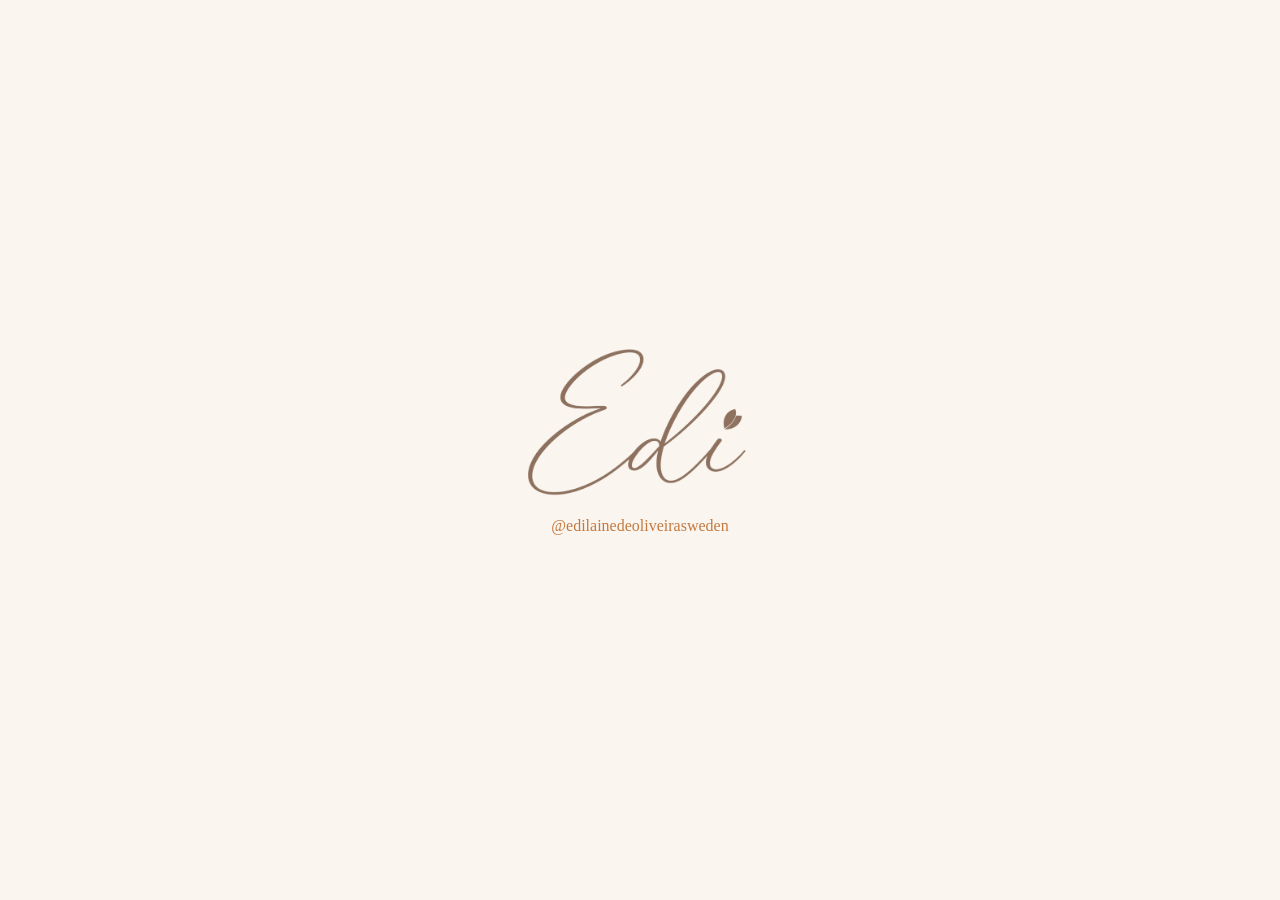
==== index.html @ 90e90fb7 "Add files via upload" ====
<!DOCTYPE html>
<html lang="pt"><head><meta charset="utf-8"><meta name="viewport" content="width=device-width, initial-scale=1">
<title>Edilaine de Oliveira — Fotografia</title>
<style>body{margin:0;min-height:100vh;display:grid;place-items:center;background:#faf5ef;font-family:Georgia,serif;text-align:center;color:#3b2f2a}img{width:min(260px,60vw)}a{color:#c4793f;text-decoration:none}</style></head>
<body><div><img src="assets/logo.png" alt="Edi"><p><a href="https://instagram.com/edilainedeoliveirasweden">@edilainedeoliveirasweden</a></p></div></body></html>
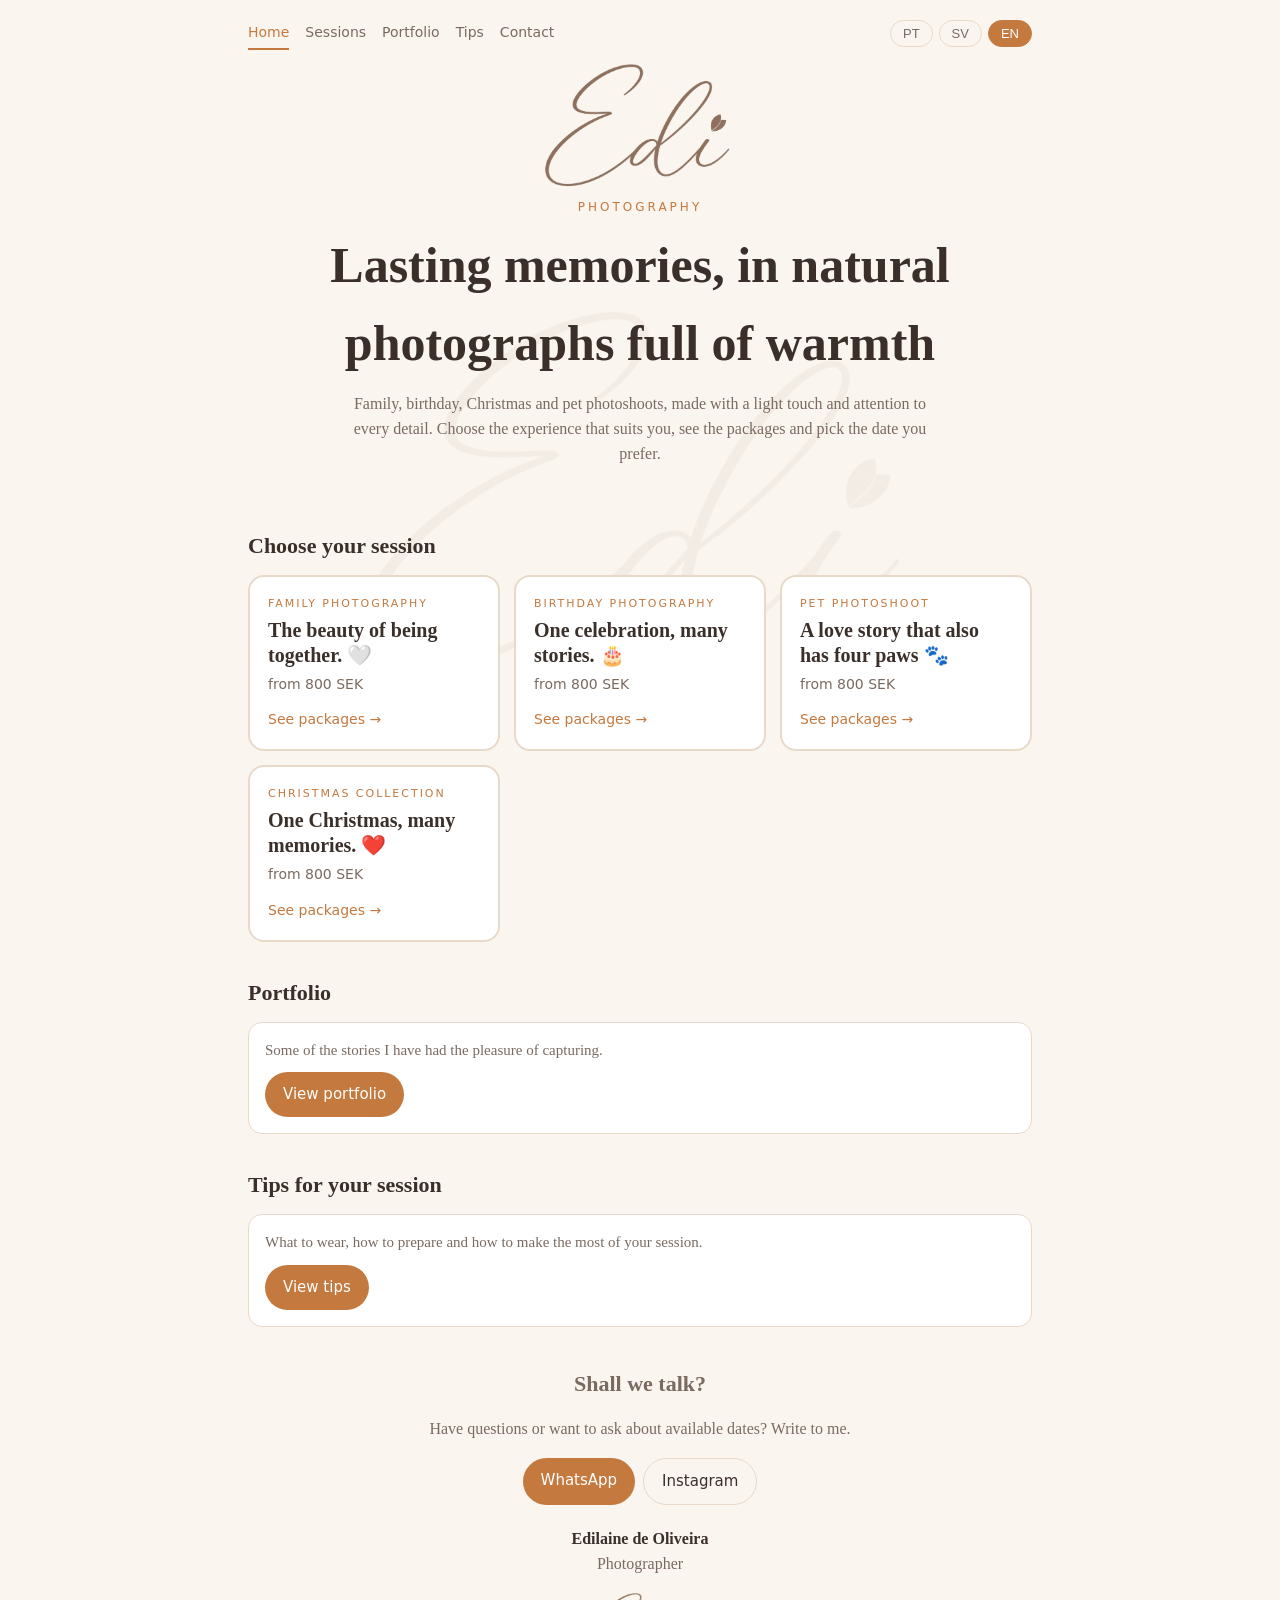
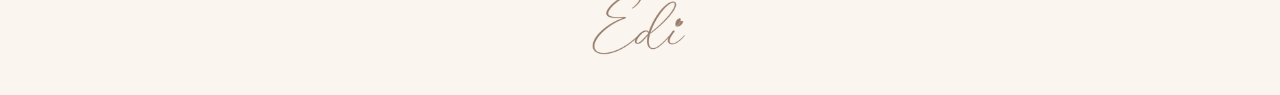
==== commit 06c24087: "Add files via upload" ====
--- a/index.html
+++ b/index.html
@@ -1,5 +1,14 @@
 <!DOCTYPE html>
-<html lang="pt"><head><meta charset="utf-8"><meta name="viewport" content="width=device-width, initial-scale=1">
+<html lang="pt">
+<head>
+<meta charset="utf-8">
+<meta name="viewport" content="width=device-width, initial-scale=1, viewport-fit=cover">
 <title>Edilaine de Oliveira — Fotografia</title>
-<style>body{margin:0;min-height:100vh;display:grid;place-items:center;background:#faf5ef;font-family:Georgia,serif;text-align:center;color:#3b2f2a}img{width:min(260px,60vw)}a{color:#c4793f;text-decoration:none}</style></head>
-<body><div><img src="assets/logo.png" alt="Edi"><p><a href="https://instagram.com/edilainedeoliveirasweden">@edilainedeoliveirasweden</a></p></div></body></html>
+<link rel="stylesheet" href="assets/estilo.css">
+<link rel="stylesheet" href="assets/portal.css">
+</head>
+<body>
+<div id="portal" data-pagina="home"></div>
+<script src="assets/portal.js"></script>
+</body>
+</html>
--- a/assets/estilo.css
+++ b/assets/estilo.css
@@ -0,0 +1,60 @@
+:root{--bg:#faf5ef;--card:#fff;--ink:#3b2f2a;--muted:#7a6a60;--accent:#c4793f;--accent2:#f3e1cf;--line:#e8d9c8;box-sizing:border-box;padding-top:env(safe-area-inset-top,0px)}
+*{box-sizing:border-box}
+html{color-scheme:light dark}
+body{margin:0;background:var(--bg);color:var(--ink);font-family:Georgia,'Times New Roman',serif;line-height:1.55}
+.wrap{max-width:820px;margin:0 auto;padding:18px 18px 130px}
+.lang{display:flex;justify-content:flex-end;gap:6px;font-family:system-ui,sans-serif}
+.lang button{background:transparent;color:var(--muted);border:1px solid var(--line);border-radius:999px;padding:5px 12px;font-size:13px;cursor:pointer}
+.lang button[aria-pressed="true"]{background:var(--accent);color:#fff;border-color:var(--accent)}
+.hero{text-align:center;padding:14px 0 18px}
+.hero small{letter-spacing:.25em;color:var(--accent);font-family:system-ui,sans-serif;font-size:12px}
+.hero h1{font-size:clamp(30px,7vw,50px);margin:8px 0}
+.hero p{max-width:600px;margin:10px auto;color:var(--muted)}
+h2{font-size:22px;margin:34px 0 12px}
+.pkgs{display:grid;gap:14px}
+.pkg{background:var(--card);border:2px solid var(--line);border-radius:16px;padding:18px;cursor:pointer;transition:.15s;font-family:inherit;color:inherit;text-align:left;width:100%}
+.pkg:hover{border-color:var(--accent)}
+.pkg[aria-pressed="true"]{border-color:var(--accent);background:var(--accent2);box-shadow:0 0 0 3px var(--accent2)}
+.pkg h3{margin:0;font-size:20px;display:flex;justify-content:space-between;gap:10px;flex-wrap:wrap}
+.price{color:var(--accent);font-weight:bold;font-family:system-ui,sans-serif}
+.sub{display:block;font-family:system-ui,sans-serif;font-size:13px;letter-spacing:.04em;color:var(--accent);margin-top:2px}
+.pkg p{margin:6px 0 0;color:var(--muted);font-size:15px}
+.pkg ul{margin:10px 0 0;padding-left:20px;font-size:15px;display:none}
+.pkg[aria-pressed="true"] ul{display:block}
+.box{background:var(--card);border:1px solid var(--line);border-radius:14px;padding:16px;font-size:15px}
+.box p{margin:0 0 10px}
+label{font-family:system-ui,sans-serif;font-size:14px;display:block;margin:10px 0 4px}
+input[type=text]{width:100%;padding:10px;border-radius:10px;border:1px solid var(--line);background:var(--bg);color:var(--ink);font-size:16px}
+.note{color:var(--muted);font-size:14px;margin:10px 0 0}
+.tbox{margin-top:12px;padding:14px;border-radius:12px;background:var(--accent2);font-size:15px;display:none}
+.tbox b{color:var(--accent);font-family:system-ui,sans-serif}
+.bar{position:fixed;left:0;right:0;bottom:0;background:var(--card);border-top:1px solid var(--line);padding:12px 18px calc(12px + env(safe-area-inset-bottom,0px));z-index:5}
+.bar>div{max-width:820px;margin:0 auto;display:flex;align-items:center;justify-content:space-between;gap:10px;flex-wrap:wrap}
+.total{font-family:system-ui,sans-serif}
+.total b{font-size:22px;color:var(--accent)}
+.btns{display:flex;gap:8px}
+.btn{font-family:system-ui,sans-serif;border:0;border-radius:999px;padding:11px 18px;font-size:15px;cursor:pointer;background:var(--accent);color:#fff;text-decoration:none}
+.btn.alt{background:transparent;color:var(--ink);border:1px solid var(--line)}
+.btn[aria-disabled="true"]{opacity:.45;pointer-events:none}
+body::before{content:"";position:fixed;inset:0;background:url(logo.png) center 58%/min(86vw,640px) no-repeat;opacity:.06;pointer-events:none;z-index:0}
+.wrap,.bar{position:relative;z-index:1}.bar{position:fixed}
+.logo{display:block;margin:0 auto 6px;width:min(220px,56vw);height:auto}
+.flogo{width:110px;opacity:.9;margin:6px auto 0;display:block}
+footer{text-align:center;margin-top:40px;color:var(--muted)}
+footer b{color:var(--ink)}
+footer a{color:var(--accent);text-decoration:none}
+.cal-h{display:flex;align-items:center;justify-content:space-between;margin-bottom:8px;font-family:system-ui,sans-serif}
+.cal-h b{text-transform:capitalize;font-size:16px}
+.cal-h button{background:transparent;border:1px solid var(--line);color:var(--ink);border-radius:999px;width:38px;height:38px;font-size:18px;cursor:pointer}
+.cal-h button:disabled{opacity:.3;cursor:default}
+.cal-g{display:grid;grid-template-columns:repeat(7,1fr);gap:5px;font-family:system-ui,sans-serif}
+.cal-w{font-size:11px;text-align:center;color:var(--muted);text-transform:uppercase;padding:2px 0}
+.cal-d{min-height:42px;border-radius:10px;border:1px solid var(--line);background:var(--accent2);color:var(--ink);font:inherit;font-size:15px;cursor:pointer}
+.cal-d[disabled]{background:transparent;color:var(--muted);opacity:.4;text-decoration:line-through;cursor:default}
+.cal-d[aria-pressed="true"]{background:var(--accent);color:#fff;border-color:var(--accent);font-weight:bold}
+.cal-e{visibility:hidden}
+.cal-leg{font-family:system-ui,sans-serif;font-size:13px;color:var(--muted);margin:10px 0 0}
+@media (prefers-color-scheme:dark){.logo,.flogo{filter:brightness(1.55)}}
+.topo{display:flex;align-items:center;justify-content:space-between;gap:8px;flex-wrap:wrap;font-family:system-ui,sans-serif}
+.voltar{color:var(--muted);text-decoration:none;font-size:14px}
+.topo .lang{margin-left:auto}
--- a/assets/portal.css
+++ b/assets/portal.css
@@ -0,0 +1,34 @@
+.nav{display:flex;gap:4px 16px;flex-wrap:wrap;font-family:system-ui,sans-serif;font-size:14px}
+.nav a{color:var(--muted);text-decoration:none;padding:4px 0;border-bottom:2px solid transparent}
+.nav a:hover,.nav a[aria-current="page"]{color:var(--accent);border-bottom-color:var(--accent)}
+.cards{display:grid;grid-template-columns:repeat(auto-fit,minmax(240px,1fr));gap:14px}
+.card{display:flex;flex-direction:column;gap:6px;background:var(--card);border:2px solid var(--line);border-radius:16px;padding:18px;color:inherit;text-decoration:none;transition:.15s}
+.card:hover{border-color:var(--accent);transform:translateY(-2px)}
+.card small{letter-spacing:.18em;color:var(--accent);font-family:system-ui,sans-serif;font-size:11px}
+.card h3{margin:0;font-size:20px;line-height:1.25}
+.card .preco{color:var(--muted);font-family:system-ui,sans-serif;font-size:14px}
+.card .ir{margin-top:auto;padding-top:8px;color:var(--accent);font-family:system-ui,sans-serif;font-size:14px}
+.vitrine{display:grid;grid-template-columns:repeat(3,1fr);gap:6px;margin:12px 0}
+.vitrine img{width:100%;aspect-ratio:1;object-fit:cover;border-radius:10px;display:block}
+.chamada{display:flex;flex-direction:column;gap:10px;align-items:flex-start}
+.chamada p{margin:0;color:var(--muted)}
+.contato{text-align:center}
+.contato .btns{justify-content:center;margin-top:12px;flex-wrap:wrap}
+.chips{display:flex;gap:8px;flex-wrap:wrap;margin:6px 0 16px;font-family:system-ui,sans-serif}
+.chip{background:transparent;color:var(--ink);border:1px solid var(--line);border-radius:999px;padding:7px 14px;font-size:14px;cursor:pointer}
+.chip[aria-pressed="true"]{background:var(--accent);color:#fff;border-color:var(--accent)}
+.mural{columns:2 170px;column-gap:10px}
+.foto{display:block;width:100%;margin:0 0 10px;padding:0;border:0;background:none;cursor:zoom-in;break-inside:avoid}
+.foto img{width:100%;height:auto;display:block;border-radius:10px}
+.lb{position:fixed;inset:0;background:rgba(15,10,8,.94);z-index:50;display:none;align-items:center;justify-content:center}
+.lb.on{display:flex}
+.lb img{max-width:94vw;max-height:86vh;object-fit:contain;border-radius:6px}
+.lb button{position:absolute;background:rgba(255,255,255,.12);color:#fff;border:0;border-radius:999px;width:46px;height:46px;font-size:22px;cursor:pointer}
+.lb .x{top:calc(14px + env(safe-area-inset-top,0px));right:14px}
+.lb .p{left:10px;top:50%}.lb .n{right:10px;top:50%}
+.dica{padding:10px 0;border-top:1px solid var(--line)}
+.dica:first-of-type{border-top:0;padding-top:0}
+.dica b{display:block;font-family:system-ui,sans-serif}
+.dica span{color:var(--muted);font-size:15px}
+.vazio{color:var(--muted);text-align:center;padding:30px 0}
+.pagina .wrap{padding-bottom:40px}
